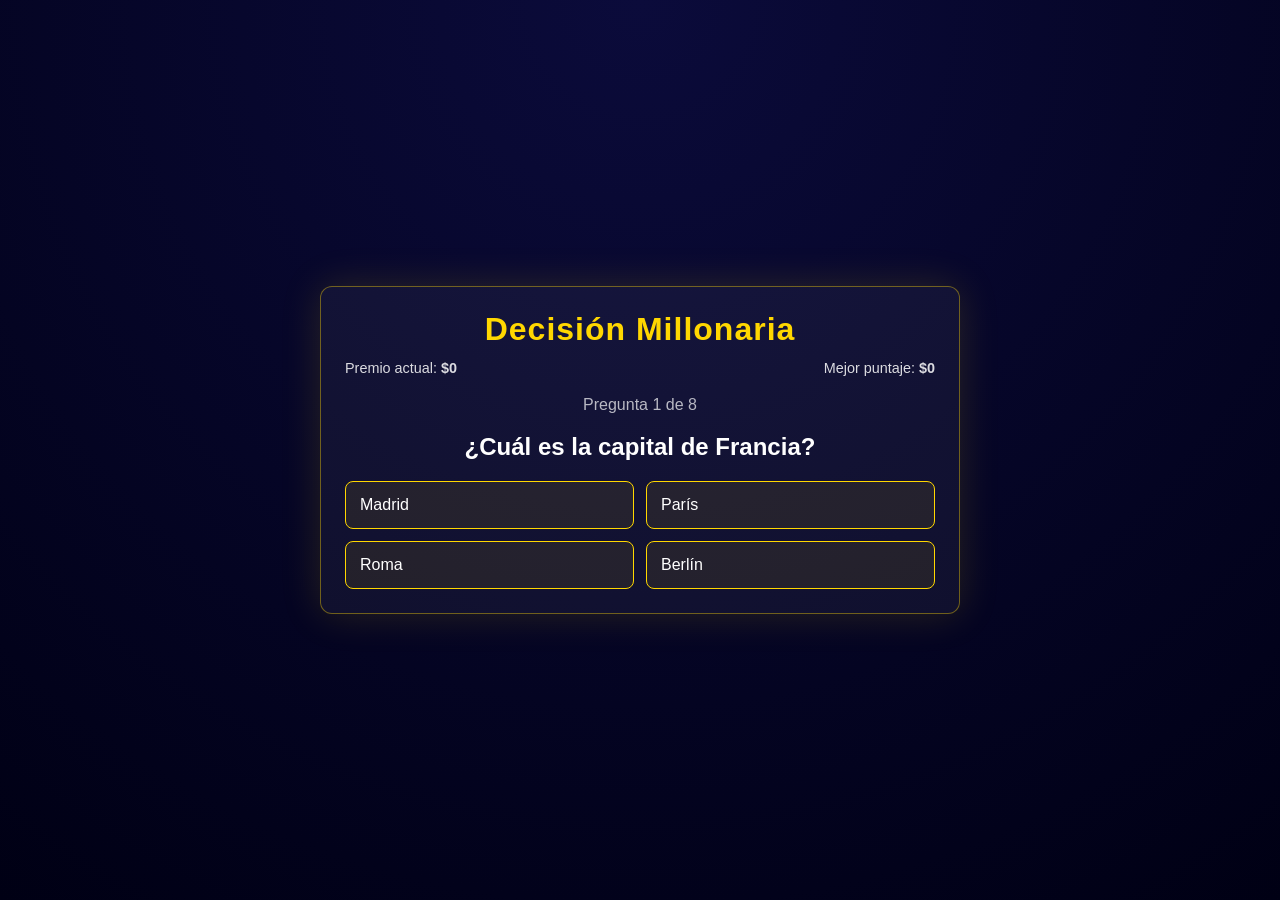
==== index.html @ 5161e2bc "Scaffold Decisión Millonaria trivia game, implement high-score persistence The repo was empty, so th" ====
<!DOCTYPE html>
<html lang="es">
<head>
  <meta charset="UTF-8" />
  <meta name="viewport" content="width=device-width, initial-scale=1.0" />
  <title>Decisión Millonaria</title>
  <link rel="stylesheet" href="style.css" />
</head>
<body>
  <div class="game" id="game">
    <header>
      <h1>Decisión Millonaria</h1>
      <div class="score-board">
        <span>Premio actual: <strong id="current-prize">$0</strong></span>
        <span>Mejor puntaje: <strong id="high-score">$0</strong></span>
      </div>
    </header>

    <main id="question-screen">
      <p class="progress" id="progress"></p>
      <h2 id="question-text"></h2>
      <div class="options" id="options"></div>
    </main>

    <section id="end-screen" class="hidden">
      <h2 id="end-title"></h2>
      <p id="end-message"></p>
      <button id="restart-btn">Jugar de nuevo</button>
    </section>
  </div>

  <script src="script.js"></script>
</body>
</html>
---- style.css ----
* {
  box-sizing: border-box;
}

body {
  margin: 0;
  font-family: "Segoe UI", Arial, sans-serif;
  background: radial-gradient(circle at top, #0b0b3b, #000014);
  color: #fff;
  min-height: 100vh;
  display: flex;
  align-items: center;
  justify-content: center;
}

.game {
  width: min(640px, 90vw);
  padding: 24px;
  background: rgba(255, 255, 255, 0.05);
  border: 1px solid rgba(255, 215, 0, 0.4);
  border-radius: 12px;
  box-shadow: 0 0 40px rgba(255, 215, 0, 0.15);
}

header h1 {
  text-align: center;
  color: gold;
  margin: 0 0 12px;
  letter-spacing: 1px;
}

.score-board {
  display: flex;
  justify-content: space-between;
  font-size: 0.9rem;
  margin-bottom: 20px;
  opacity: 0.85;
}

.progress {
  text-align: center;
  opacity: 0.7;
  margin: 0 0 8px;
}

#question-text {
  text-align: center;
  margin-bottom: 20px;
}

.options {
  display: grid;
  grid-template-columns: 1fr 1fr;
  gap: 12px;
}

.option-btn {
  padding: 14px;
  border: 1px solid gold;
  border-radius: 8px;
  background: rgba(255, 215, 0, 0.08);
  color: #fff;
  font-size: 1rem;
  cursor: pointer;
  transition: background 0.2s;
  text-align: left;
}

.option-btn:hover:not(:disabled) {
  background: rgba(255, 215, 0, 0.25);
}

.option-btn.correct {
  background: #2e7d32;
  border-color: #2e7d32;
}

.option-btn.incorrect {
  background: #c62828;
  border-color: #c62828;
}

.option-btn:disabled {
  cursor: default;
  opacity: 0.8;
}

#end-screen {
  text-align: center;
}

#end-screen.hidden,
#question-screen.hidden {
  display: none;
}

#restart-btn {
  margin-top: 16px;
  padding: 10px 24px;
  border: none;
  border-radius: 8px;
  background: gold;
  color: #000;
  font-weight: bold;
  cursor: pointer;
}
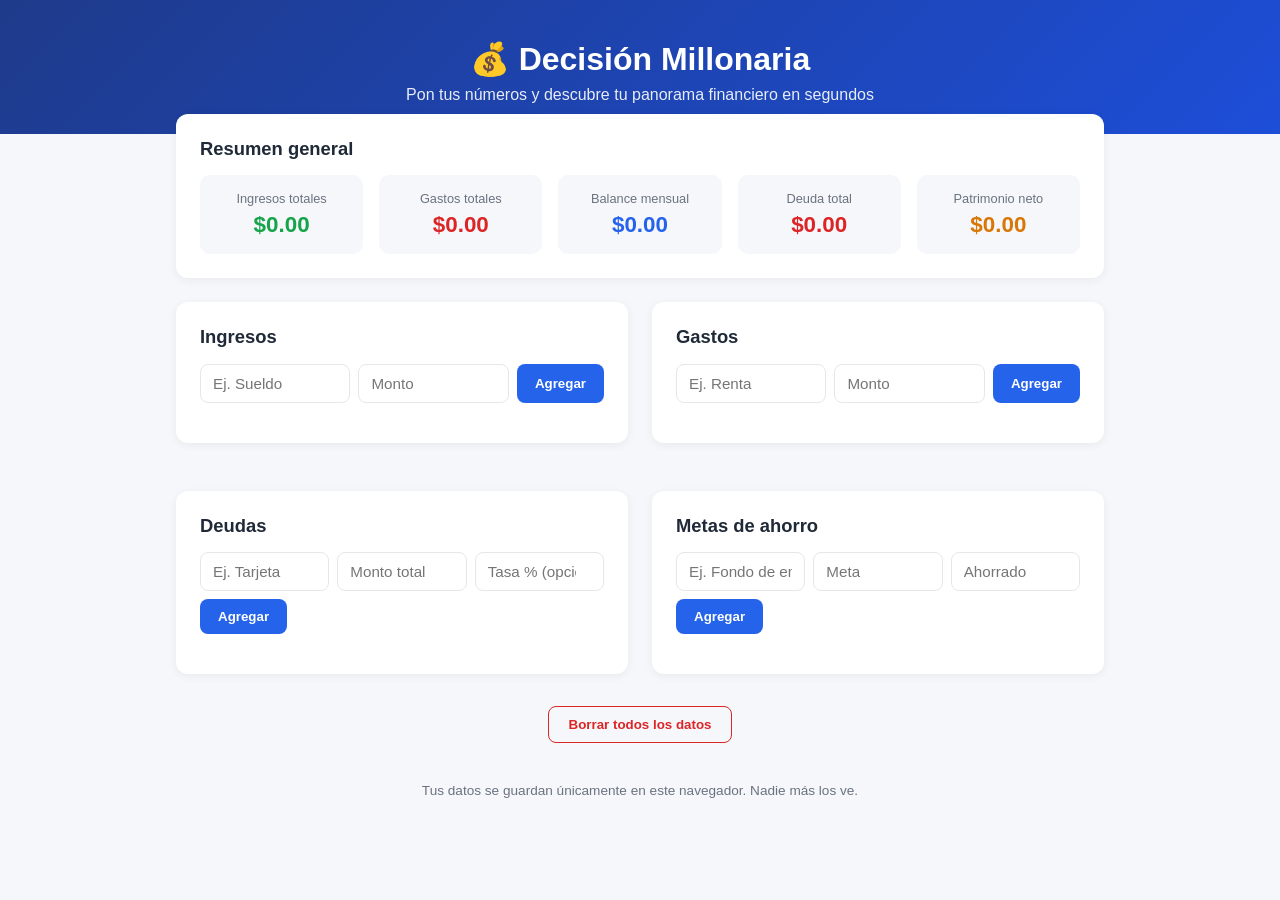
==== commit ffd58ed8: "Add interactive personal finance web app Static HTML/CSS/JS template letting users enter income, exp" ====
--- a/index.html
+++ b/index.html
@@ -1,34 +1,107 @@
 <!DOCTYPE html>
 <html lang="es">
 <head>
-  <meta charset="UTF-8" />
-  <meta name="viewport" content="width=device-width, initial-scale=1.0" />
-  <title>Decisión Millonaria</title>
-  <link rel="stylesheet" href="style.css" />
+<meta charset="UTF-8">
+<meta name="viewport" content="width=device-width, initial-scale=1.0">
+<title>Decisión Millonaria · Organiza tus finanzas</title>
+<link rel="stylesheet" href="css/style.css">
 </head>
 <body>
-  <div class="game" id="game">
-    <header>
-      <h1>Decisión Millonaria</h1>
-      <div class="score-board">
-        <span>Premio actual: <strong id="current-prize">$0</strong></span>
-        <span>Mejor puntaje: <strong id="high-score">$0</strong></span>
+
+<header class="app-header">
+  <h1>💰 Decisión Millonaria</h1>
+  <p>Pon tus números y descubre tu panorama financiero en segundos</p>
+</header>
+
+<main class="container">
+
+  <!-- RESUMEN -->
+  <section class="card summary" id="summary">
+    <h2>Resumen general</h2>
+    <div class="summary-grid">
+      <div class="summary-item income">
+        <span class="label">Ingresos totales</span>
+        <span class="value" id="totalIngresos">$0</span>
       </div>
-    </header>
+      <div class="summary-item expense">
+        <span class="label">Gastos totales</span>
+        <span class="value" id="totalGastos">$0</span>
+      </div>
+      <div class="summary-item balance">
+        <span class="label">Balance mensual</span>
+        <span class="value" id="balanceMensual">$0</span>
+      </div>
+      <div class="summary-item debt">
+        <span class="label">Deuda total</span>
+        <span class="value" id="totalDeudas">$0</span>
+      </div>
+      <div class="summary-item networth">
+        <span class="label">Patrimonio neto</span>
+        <span class="value" id="patrimonioNeto">$0</span>
+      </div>
+    </div>
+  </section>
 
-    <main id="question-screen">
-      <p class="progress" id="progress"></p>
-      <h2 id="question-text"></h2>
-      <div class="options" id="options"></div>
-    </main>
+  <div class="grid-2">
 
-    <section id="end-screen" class="hidden">
-      <h2 id="end-title"></h2>
-      <p id="end-message"></p>
-      <button id="restart-btn">Jugar de nuevo</button>
+    <!-- INGRESOS -->
+    <section class="card">
+      <h2>Ingresos</h2>
+      <form id="formIngresos" class="inline-form">
+        <input type="text" id="ingresoNombre" placeholder="Ej. Sueldo" required>
+        <input type="number" id="ingresoMonto" placeholder="Monto" min="0" step="0.01" required>
+        <button type="submit">Agregar</button>
+      </form>
+      <ul class="item-list" id="listaIngresos"></ul>
     </section>
+
+    <!-- GASTOS -->
+    <section class="card">
+      <h2>Gastos</h2>
+      <form id="formGastos" class="inline-form">
+        <input type="text" id="gastoNombre" placeholder="Ej. Renta" required>
+        <input type="number" id="gastoMonto" placeholder="Monto" min="0" step="0.01" required>
+        <button type="submit">Agregar</button>
+      </form>
+      <ul class="item-list" id="listaGastos"></ul>
+    </section>
+
+    <!-- DEUDAS -->
+    <section class="card">
+      <h2>Deudas</h2>
+      <form id="formDeudas" class="inline-form">
+        <input type="text" id="deudaNombre" placeholder="Ej. Tarjeta" required>
+        <input type="number" id="deudaMonto" placeholder="Monto total" min="0" step="0.01" required>
+        <input type="number" id="deudaTasa" placeholder="Tasa % (opcional)" min="0" step="0.01">
+        <button type="submit">Agregar</button>
+      </form>
+      <ul class="item-list" id="listaDeudas"></ul>
+    </section>
+
+    <!-- METAS DE AHORRO -->
+    <section class="card">
+      <h2>Metas de ahorro</h2>
+      <form id="formMetas" class="inline-form">
+        <input type="text" id="metaNombre" placeholder="Ej. Fondo de emergencia" required>
+        <input type="number" id="metaObjetivo" placeholder="Meta" min="0" step="0.01" required>
+        <input type="number" id="metaActual" placeholder="Ahorrado" min="0" step="0.01" required>
+        <button type="submit">Agregar</button>
+      </form>
+      <ul class="item-list" id="listaMetas"></ul>
+    </section>
+
   </div>
 
-  <script src="script.js"></script>
+  <div class="actions">
+    <button id="btnReset" class="btn-secondary">Borrar todos los datos</button>
+  </div>
+
+</main>
+
+<footer class="app-footer">
+  <p>Tus datos se guardan únicamente en este navegador. Nadie más los ve.</p>
+</footer>
+
+<script src="js/app.js"></script>
 </body>
 </html>
--- a/css/style.css
+++ b/css/style.css
@@ -0,0 +1,214 @@
+:root {
+  --green: #16a34a;
+  --red: #dc2626;
+  --blue: #2563eb;
+  --gold: #d97706;
+  --bg: #f5f7fb;
+  --card-bg: #ffffff;
+  --text: #1f2937;
+  --muted: #6b7280;
+  --border: #e5e7eb;
+}
+
+* {
+  box-sizing: border-box;
+}
+
+body {
+  margin: 0;
+  font-family: "Segoe UI", Roboto, Helvetica, Arial, sans-serif;
+  background: var(--bg);
+  color: var(--text);
+}
+
+.app-header {
+  background: linear-gradient(135deg, #1e3a8a, #1d4ed8);
+  color: white;
+  text-align: center;
+  padding: 40px 20px 30px;
+}
+
+.app-header h1 {
+  margin: 0 0 8px;
+  font-size: 2rem;
+}
+
+.app-header p {
+  margin: 0;
+  opacity: 0.9;
+}
+
+.container {
+  max-width: 960px;
+  margin: -20px auto 40px;
+  padding: 0 16px;
+}
+
+.card {
+  background: var(--card-bg);
+  border-radius: 12px;
+  box-shadow: 0 2px 10px rgba(0, 0, 0, 0.06);
+  padding: 24px;
+  margin-bottom: 24px;
+}
+
+.card h2 {
+  margin-top: 0;
+  font-size: 1.15rem;
+}
+
+.grid-2 {
+  display: grid;
+  grid-template-columns: 1fr 1fr;
+  gap: 24px;
+}
+
+@media (max-width: 700px) {
+  .grid-2 {
+    grid-template-columns: 1fr;
+  }
+}
+
+.summary-grid {
+  display: grid;
+  grid-template-columns: repeat(auto-fit, minmax(160px, 1fr));
+  gap: 16px;
+}
+
+.summary-item {
+  background: var(--bg);
+  border-radius: 10px;
+  padding: 16px;
+  text-align: center;
+}
+
+.summary-item .label {
+  display: block;
+  font-size: 0.8rem;
+  color: var(--muted);
+  margin-bottom: 6px;
+}
+
+.summary-item .value {
+  display: block;
+  font-size: 1.4rem;
+  font-weight: 700;
+}
+
+.summary-item.income .value { color: var(--green); }
+.summary-item.expense .value { color: var(--red); }
+.summary-item.debt .value { color: var(--red); }
+.summary-item.balance .value { color: var(--blue); }
+.summary-item.networth .value { color: var(--gold); }
+
+.inline-form {
+  display: flex;
+  flex-wrap: wrap;
+  gap: 8px;
+  margin-bottom: 16px;
+}
+
+.inline-form input {
+  flex: 1;
+  min-width: 100px;
+  padding: 10px 12px;
+  border: 1px solid var(--border);
+  border-radius: 8px;
+  font-size: 0.95rem;
+}
+
+.inline-form button {
+  padding: 10px 18px;
+  border: none;
+  border-radius: 8px;
+  background: var(--blue);
+  color: white;
+  font-weight: 600;
+  cursor: pointer;
+}
+
+.inline-form button:hover {
+  background: #1d4ed8;
+}
+
+.item-list {
+  list-style: none;
+  margin: 0;
+  padding: 0;
+}
+
+.item-list li {
+  display: flex;
+  justify-content: space-between;
+  align-items: center;
+  padding: 10px 0;
+  border-bottom: 1px solid var(--border);
+}
+
+.item-list li:last-child {
+  border-bottom: none;
+}
+
+.item-info {
+  display: flex;
+  flex-direction: column;
+}
+
+.item-sub {
+  font-size: 0.8rem;
+  color: var(--muted);
+}
+
+.item-amount {
+  font-weight: 600;
+  margin-right: 12px;
+}
+
+.delete-btn {
+  background: none;
+  border: none;
+  color: var(--red);
+  cursor: pointer;
+  font-size: 1rem;
+}
+
+.progress-bar {
+  background: var(--border);
+  border-radius: 6px;
+  height: 8px;
+  width: 100%;
+  margin-top: 4px;
+  overflow: hidden;
+}
+
+.progress-fill {
+  background: var(--green);
+  height: 100%;
+}
+
+.actions {
+  text-align: center;
+  margin-top: 8px;
+}
+
+.btn-secondary {
+  background: none;
+  border: 1px solid var(--red);
+  color: var(--red);
+  padding: 10px 20px;
+  border-radius: 8px;
+  cursor: pointer;
+  font-weight: 600;
+}
+
+.btn-secondary:hover {
+  background: var(--red);
+  color: white;
+}
+
+.app-footer {
+  text-align: center;
+  color: var(--muted);
+  font-size: 0.85rem;
+  padding-bottom: 30px;
+}
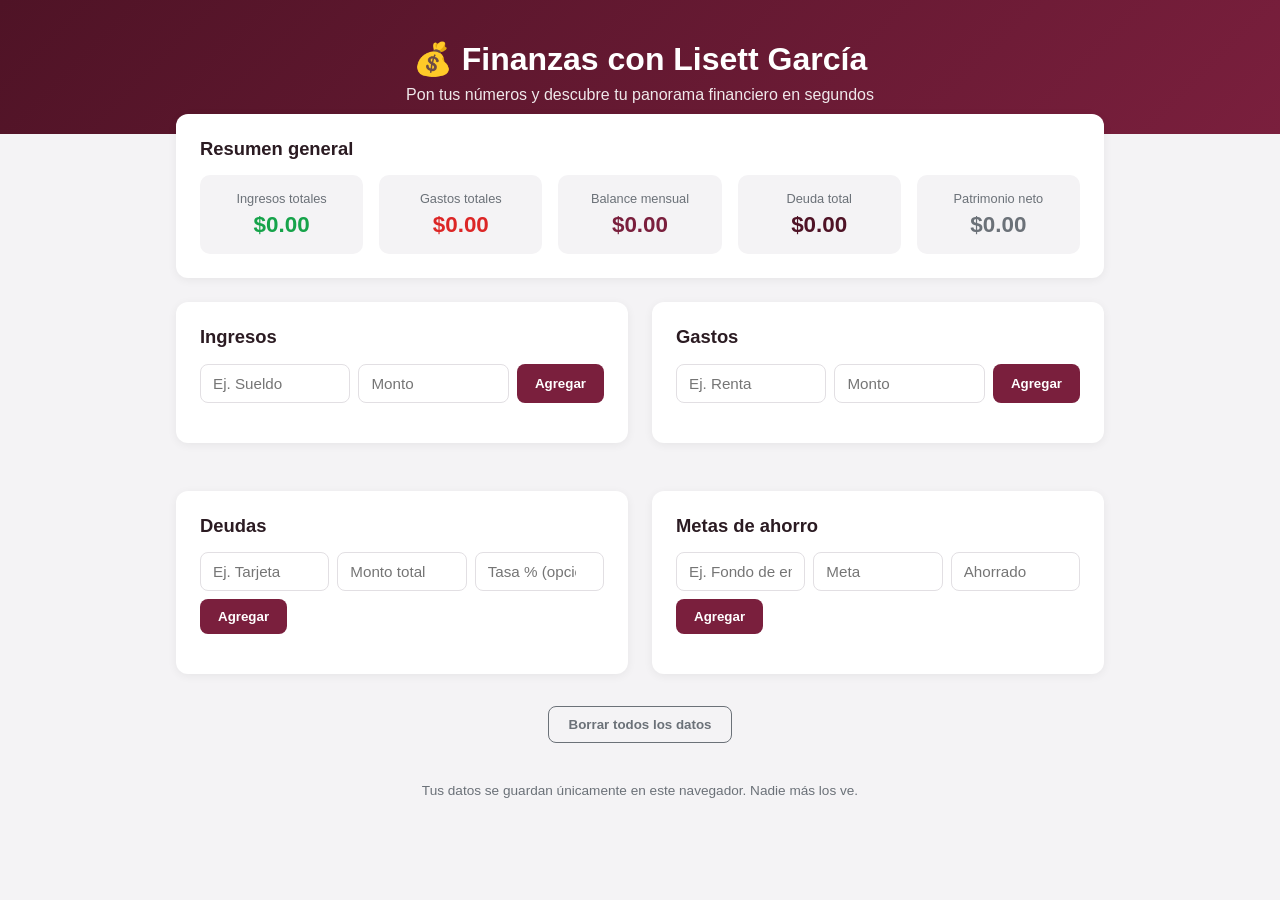
==== commit eec41cee: "Rebrand to Finanzas con Lisett García, wine and silver palette" ====
--- a/index.html
+++ b/index.html
@@ -3,13 +3,13 @@
 <head>
 <meta charset="UTF-8">
 <meta name="viewport" content="width=device-width, initial-scale=1.0">
-<title>Decisión Millonaria · Organiza tus finanzas</title>
+<title>Finanzas con Lisett García · Organiza tus finanzas</title>
 <link rel="stylesheet" href="css/style.css">
 </head>
 <body>
 
 <header class="app-header">
-  <h1>💰 Decisión Millonaria</h1>
+  <h1>💰 Finanzas con Lisett García</h1>
   <p>Pon tus números y descubre tu panorama financiero en segundos</p>
 </header>
 
--- a/css/style.css
+++ b/css/style.css
@@ -1,13 +1,17 @@
 :root {
   --green: #16a34a;
   --red: #dc2626;
-  --blue: #2563eb;
-  --gold: #d97706;
-  --bg: #f5f7fb;
+  --wine: #7a1f3d;
+  --wine-dark: #4f1326;
+  --wine-light: #a13a5c;
+  --silver: #9aa0a8;
+  --silver-dark: #6b7178;
+  --silver-light: #d8dadd;
+  --bg: #f4f3f5;
   --card-bg: #ffffff;
-  --text: #1f2937;
-  --muted: #6b7280;
-  --border: #e5e7eb;
+  --text: #2b1b22;
+  --muted: #6b7178;
+  --border: #e2dfe3;
 }
 
 * {
@@ -22,7 +26,7 @@
 }
 
 .app-header {
-  background: linear-gradient(135deg, #1e3a8a, #1d4ed8);
+  background: linear-gradient(135deg, var(--wine-dark), var(--wine));
   color: white;
   text-align: center;
   padding: 40px 20px 30px;
@@ -97,9 +101,9 @@
 
 .summary-item.income .value { color: var(--green); }
 .summary-item.expense .value { color: var(--red); }
-.summary-item.debt .value { color: var(--red); }
-.summary-item.balance .value { color: var(--blue); }
-.summary-item.networth .value { color: var(--gold); }
+.summary-item.debt .value { color: var(--wine-dark); }
+.summary-item.balance .value { color: var(--wine); }
+.summary-item.networth .value { color: var(--silver-dark); }
 
 .inline-form {
   display: flex;
@@ -121,14 +125,14 @@
   padding: 10px 18px;
   border: none;
   border-radius: 8px;
-  background: var(--blue);
+  background: var(--wine);
   color: white;
   font-weight: 600;
   cursor: pointer;
 }
 
 .inline-form button:hover {
-  background: #1d4ed8;
+  background: var(--wine-dark);
 }
 
 .item-list {
@@ -182,7 +186,7 @@
 }
 
 .progress-fill {
-  background: var(--green);
+  background: var(--wine);
   height: 100%;
 }
 
@@ -193,8 +197,8 @@
 
 .btn-secondary {
   background: none;
-  border: 1px solid var(--red);
-  color: var(--red);
+  border: 1px solid var(--silver-dark);
+  color: var(--silver-dark);
   padding: 10px 20px;
   border-radius: 8px;
   cursor: pointer;
@@ -202,7 +206,7 @@
 }
 
 .btn-secondary:hover {
-  background: var(--red);
+  background: var(--silver-dark);
   color: white;
 }
 
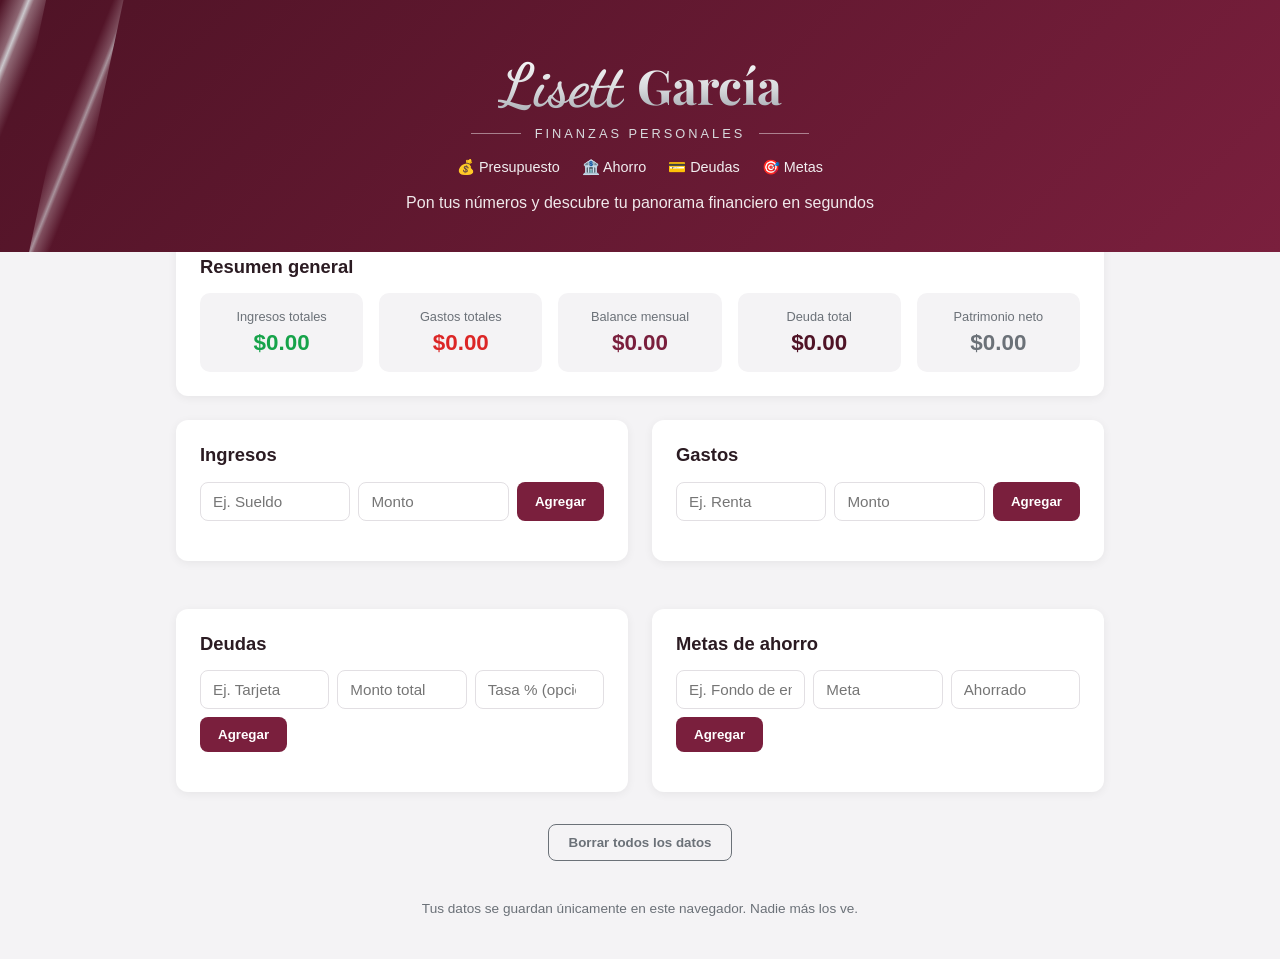
==== commit e74c81d2: "Redesign header with elegant script/serif branding and silver stripe accent Matches the wine-and-sil" ====
--- a/index.html
+++ b/index.html
@@ -4,13 +4,25 @@
 <meta charset="UTF-8">
 <meta name="viewport" content="width=device-width, initial-scale=1.0">
 <title>Finanzas con Lisett García · Organiza tus finanzas</title>
+<link rel="preconnect" href="https://fonts.googleapis.com">
+<link rel="preconnect" href="https://fonts.gstatic.com" crossorigin>
+<link href="https://fonts.googleapis.com/css2?family=Dancing+Script:wght@700&family=Playfair+Display:wght@600&display=swap" rel="stylesheet">
 <link rel="stylesheet" href="css/style.css">
 </head>
 <body>
 
 <header class="app-header">
-  <h1>💰 Finanzas con Lisett García</h1>
-  <p>Pon tus números y descubre tu panorama financiero en segundos</p>
+  <div class="header-inner">
+    <h1 class="brand-name"><span class="script">Lisett</span> <span class="serif">García</span></h1>
+    <p class="subtitle"><span class="line"></span><span>Finanzas Personales</span><span class="line"></span></p>
+    <div class="header-tags">
+      <span>💰 Presupuesto</span>
+      <span>🏦 Ahorro</span>
+      <span>💳 Deudas</span>
+      <span>🎯 Metas</span>
+    </div>
+    <p class="header-cta">Pon tus números y descubre tu panorama financiero en segundos</p>
+  </div>
 </header>
 
 <main class="container">
--- a/css/style.css
+++ b/css/style.css
@@ -26,18 +26,93 @@
 }
 
 .app-header {
+  position: relative;
+  overflow: hidden;
   background: linear-gradient(135deg, var(--wine-dark), var(--wine));
   color: white;
   text-align: center;
-  padding: 40px 20px 30px;
-}
-
-.app-header h1 {
-  margin: 0 0 8px;
-  font-size: 2rem;
-}
-
-.app-header p {
+  padding: 56px 20px 40px;
+}
+
+.app-header::before,
+.app-header::after {
+  content: "";
+  position: absolute;
+  top: -30%;
+  width: 90px;
+  height: 180%;
+  background: linear-gradient(
+    100deg,
+    transparent 35%,
+    rgba(255, 255, 255, 0.35) 47%,
+    rgba(216, 218, 221, 0.9) 50%,
+    rgba(255, 255, 255, 0.35) 53%,
+    transparent 65%
+  );
+  transform: rotate(12deg);
+  pointer-events: none;
+}
+
+.app-header::before { left: -6%; }
+.app-header::after { left: 4%; width: 40px; opacity: 0.7; }
+
+.header-inner {
+  position: relative;
+  z-index: 1;
+}
+
+.brand-name {
+  margin: 0 0 10px;
+  font-size: 3rem;
+  line-height: 1;
+}
+
+.brand-name .script,
+.brand-name .serif {
+  background: linear-gradient(180deg, #ffffff 0%, #d8dadd 55%, #9aa0a8 100%);
+  -webkit-background-clip: text;
+  background-clip: text;
+  color: transparent;
+}
+
+.brand-name .script {
+  font-family: "Dancing Script", cursive;
+  font-size: 1.25em;
+}
+
+.brand-name .serif {
+  font-family: "Playfair Display", serif;
+}
+
+.subtitle {
+  display: flex;
+  align-items: center;
+  justify-content: center;
+  gap: 14px;
+  margin: 0 0 18px;
+  text-transform: uppercase;
+  letter-spacing: 3px;
+  font-size: 0.8rem;
+  color: var(--silver-light);
+}
+
+.subtitle .line {
+  width: 50px;
+  height: 1px;
+  background: rgba(255, 255, 255, 0.45);
+}
+
+.header-tags {
+  display: flex;
+  justify-content: center;
+  flex-wrap: wrap;
+  gap: 10px 22px;
+  margin-bottom: 18px;
+  font-size: 0.9rem;
+  color: #f1eef0;
+}
+
+.header-cta {
   margin: 0;
   opacity: 0.9;
 }
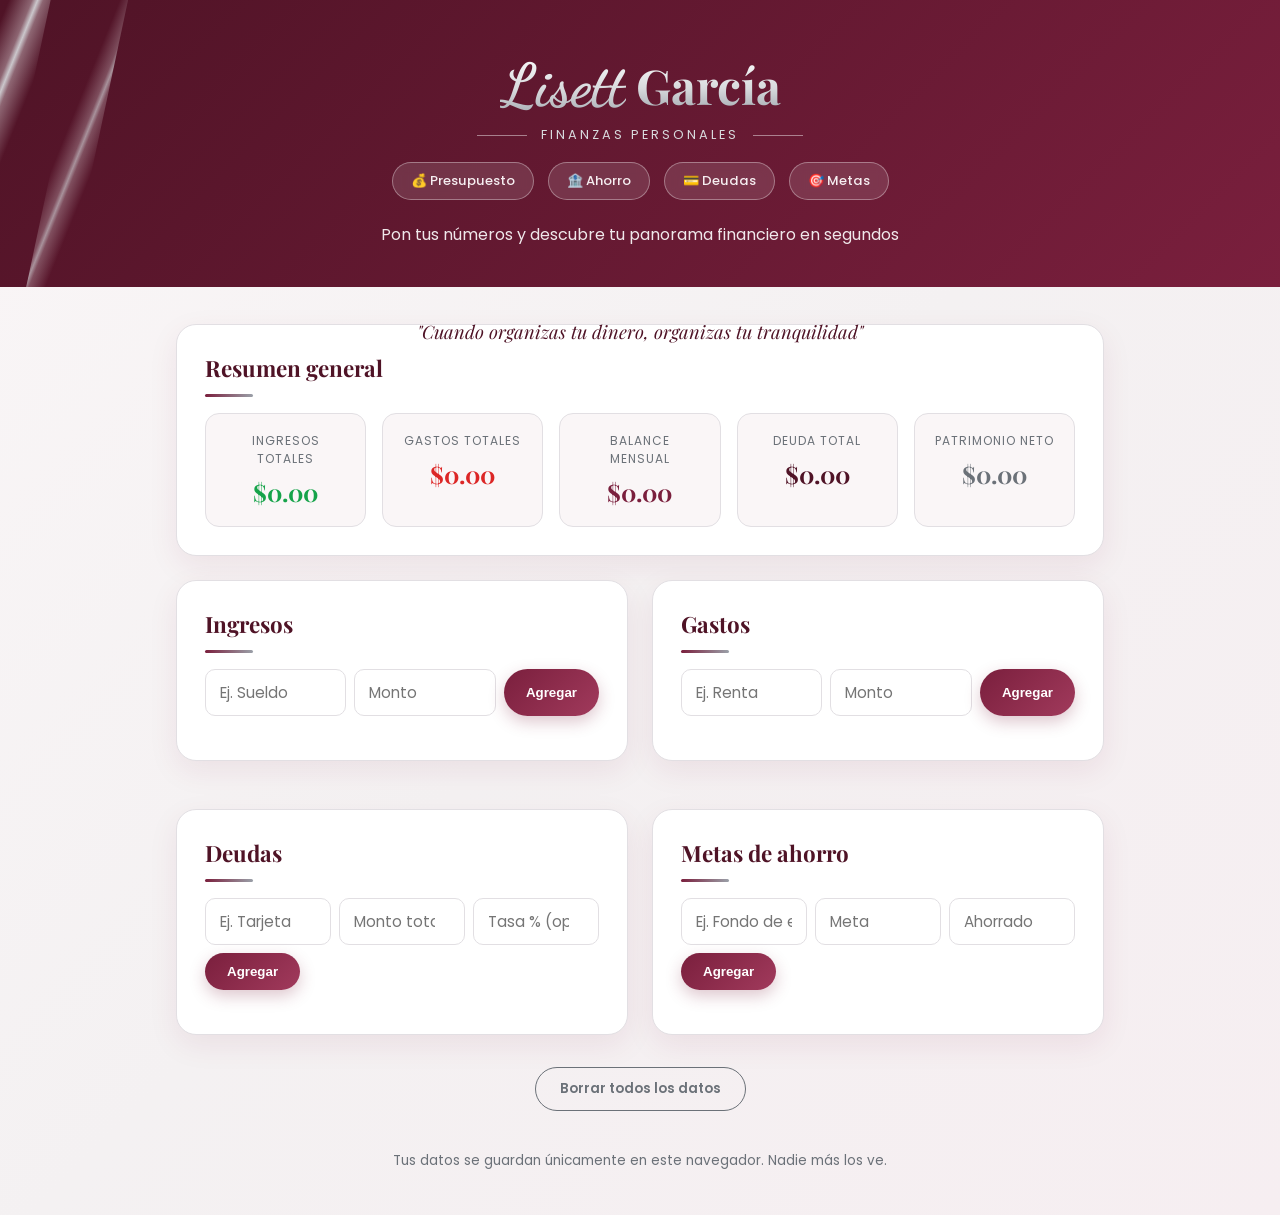
==== commit 3178986a: "Elevate design polish: elegant cards, badges, decorative lines Adopts design language from a referen" ====
--- a/index.html
+++ b/index.html
@@ -6,7 +6,7 @@
 <title>Finanzas con Lisett García · Organiza tus finanzas</title>
 <link rel="preconnect" href="https://fonts.googleapis.com">
 <link rel="preconnect" href="https://fonts.gstatic.com" crossorigin>
-<link href="https://fonts.googleapis.com/css2?family=Dancing+Script:wght@700&family=Playfair+Display:wght@600&display=swap" rel="stylesheet">
+<link href="https://fonts.googleapis.com/css2?family=Dancing+Script:wght@700&family=Playfair+Display:wght@600;700&family=Poppins:wght@300;400;500;600;700&display=swap" rel="stylesheet">
 <link rel="stylesheet" href="css/style.css">
 </head>
 <body>
@@ -16,14 +16,16 @@
     <h1 class="brand-name"><span class="script">Lisett</span> <span class="serif">García</span></h1>
     <p class="subtitle"><span class="line"></span><span>Finanzas Personales</span><span class="line"></span></p>
     <div class="header-tags">
-      <span>💰 Presupuesto</span>
-      <span>🏦 Ahorro</span>
-      <span>💳 Deudas</span>
-      <span>🎯 Metas</span>
+      <span class="badge">💰 Presupuesto</span>
+      <span class="badge">🏦 Ahorro</span>
+      <span class="badge">💳 Deudas</span>
+      <span class="badge">🎯 Metas</span>
     </div>
     <p class="header-cta">Pon tus números y descubre tu panorama financiero en segundos</p>
   </div>
 </header>
+
+<p class="affirmation">"Cuando organizas tu dinero, organizas tu tranquilidad"</p>
 
 <main class="container">
 
--- a/css/style.css
+++ b/css/style.css
@@ -20,8 +20,8 @@
 
 body {
   margin: 0;
-  font-family: "Segoe UI", Roboto, Helvetica, Arial, sans-serif;
-  background: var(--bg);
+  font-family: "Poppins", "Segoe UI", Roboto, Helvetica, Arial, sans-serif;
+  background: linear-gradient(135deg, #faf6f7 0%, #f4f1f2 50%, #f6eef1 100%);
   color: var(--text);
 }
 
@@ -106,15 +106,36 @@
   display: flex;
   justify-content: center;
   flex-wrap: wrap;
-  gap: 10px 22px;
-  margin-bottom: 18px;
-  font-size: 0.9rem;
-  color: #f1eef0;
+  gap: 10px 14px;
+  margin-bottom: 22px;
+}
+
+.badge {
+  display: inline-block;
+  padding: 8px 18px;
+  background: rgba(255, 255, 255, 0.12);
+  backdrop-filter: blur(6px);
+  border: 1px solid rgba(255, 255, 255, 0.35);
+  border-radius: 50px;
+  font-size: 0.82rem;
+  font-weight: 500;
+  color: #f6eef1;
 }
 
 .header-cta {
   margin: 0;
   opacity: 0.9;
+}
+
+.affirmation {
+  max-width: 700px;
+  margin: 32px auto 0;
+  padding: 0 20px;
+  text-align: center;
+  font-family: "Playfair Display", serif;
+  font-style: italic;
+  font-size: 1.15rem;
+  color: var(--wine-dark);
 }
 
 .container {
@@ -125,15 +146,38 @@
 
 .card {
   background: var(--card-bg);
-  border-radius: 12px;
-  box-shadow: 0 2px 10px rgba(0, 0, 0, 0.06);
-  padding: 24px;
+  border: 1px solid var(--border);
+  border-radius: 20px;
+  box-shadow: 0 10px 30px rgba(122, 31, 61, 0.08);
+  padding: 28px;
   margin-bottom: 24px;
+  transition: box-shadow 0.3s ease, transform 0.3s ease, border-color 0.3s ease;
+}
+
+.card:hover {
+  box-shadow: 0 16px 40px rgba(122, 31, 61, 0.14);
+  transform: translateY(-3px);
+  border-color: var(--wine-light);
 }
 
 .card h2 {
-  margin-top: 0;
-  font-size: 1.15rem;
+  margin: 0 0 16px;
+  font-family: "Playfair Display", serif;
+  font-size: 1.4rem;
+  color: var(--wine-dark);
+  position: relative;
+  padding-bottom: 14px;
+}
+
+.card h2::after {
+  content: "";
+  position: absolute;
+  left: 0;
+  bottom: 0;
+  width: 48px;
+  height: 3px;
+  background: linear-gradient(90deg, var(--wine), var(--silver));
+  border-radius: 3px;
 }
 
 .grid-2 {
@@ -155,22 +199,33 @@
 }
 
 .summary-item {
-  background: var(--bg);
-  border-radius: 10px;
-  padding: 16px;
-  text-align: center;
+  background: #faf6f7;
+  border: 1px solid var(--border);
+  border-radius: 14px;
+  padding: 18px;
+  text-align: center;
+  transition: transform 0.25s ease, box-shadow 0.25s ease, border-color 0.25s ease;
+}
+
+.summary-item:hover {
+  transform: translateY(-3px);
+  box-shadow: 0 10px 24px rgba(122, 31, 61, 0.12);
+  border-color: var(--wine-light);
 }
 
 .summary-item .label {
   display: block;
-  font-size: 0.8rem;
+  font-size: 0.75rem;
+  text-transform: uppercase;
+  letter-spacing: 1px;
   color: var(--muted);
-  margin-bottom: 6px;
+  margin-bottom: 8px;
 }
 
 .summary-item .value {
   display: block;
-  font-size: 1.4rem;
+  font-family: "Playfair Display", serif;
+  font-size: 1.5rem;
   font-weight: 700;
 }
 
@@ -190,24 +245,35 @@
 .inline-form input {
   flex: 1;
   min-width: 100px;
-  padding: 10px 12px;
+  padding: 11px 14px;
   border: 1px solid var(--border);
-  border-radius: 8px;
+  border-radius: 10px;
+  font-family: "Poppins", sans-serif;
   font-size: 0.95rem;
+  transition: border-color 0.2s ease, box-shadow 0.2s ease;
+}
+
+.inline-form input:focus {
+  outline: none;
+  border-color: var(--wine-light);
+  box-shadow: 0 0 0 3px rgba(122, 31, 61, 0.1);
 }
 
 .inline-form button {
-  padding: 10px 18px;
+  padding: 11px 22px;
   border: none;
-  border-radius: 8px;
-  background: var(--wine);
+  border-radius: 50px;
+  background: linear-gradient(135deg, var(--wine), var(--wine-light));
   color: white;
   font-weight: 600;
   cursor: pointer;
+  box-shadow: 0 6px 16px rgba(122, 31, 61, 0.25);
+  transition: transform 0.2s ease, box-shadow 0.2s ease;
 }
 
 .inline-form button:hover {
-  background: var(--wine-dark);
+  transform: translateY(-2px);
+  box-shadow: 0 10px 22px rgba(122, 31, 61, 0.32);
 }
 
 .item-list {
@@ -253,16 +319,17 @@
 
 .progress-bar {
   background: var(--border);
-  border-radius: 6px;
+  border-radius: 50px;
   height: 8px;
   width: 100%;
-  margin-top: 4px;
+  margin-top: 6px;
   overflow: hidden;
 }
 
 .progress-fill {
-  background: var(--wine);
+  background: linear-gradient(90deg, var(--wine), var(--wine-light));
   height: 100%;
+  border-radius: 50px;
 }
 
 .actions {
@@ -274,10 +341,12 @@
   background: none;
   border: 1px solid var(--silver-dark);
   color: var(--silver-dark);
-  padding: 10px 20px;
-  border-radius: 8px;
+  padding: 11px 24px;
+  border-radius: 50px;
   cursor: pointer;
   font-weight: 600;
+  font-family: "Poppins", sans-serif;
+  transition: background 0.2s ease, color 0.2s ease;
 }
 
 .btn-secondary:hover {
